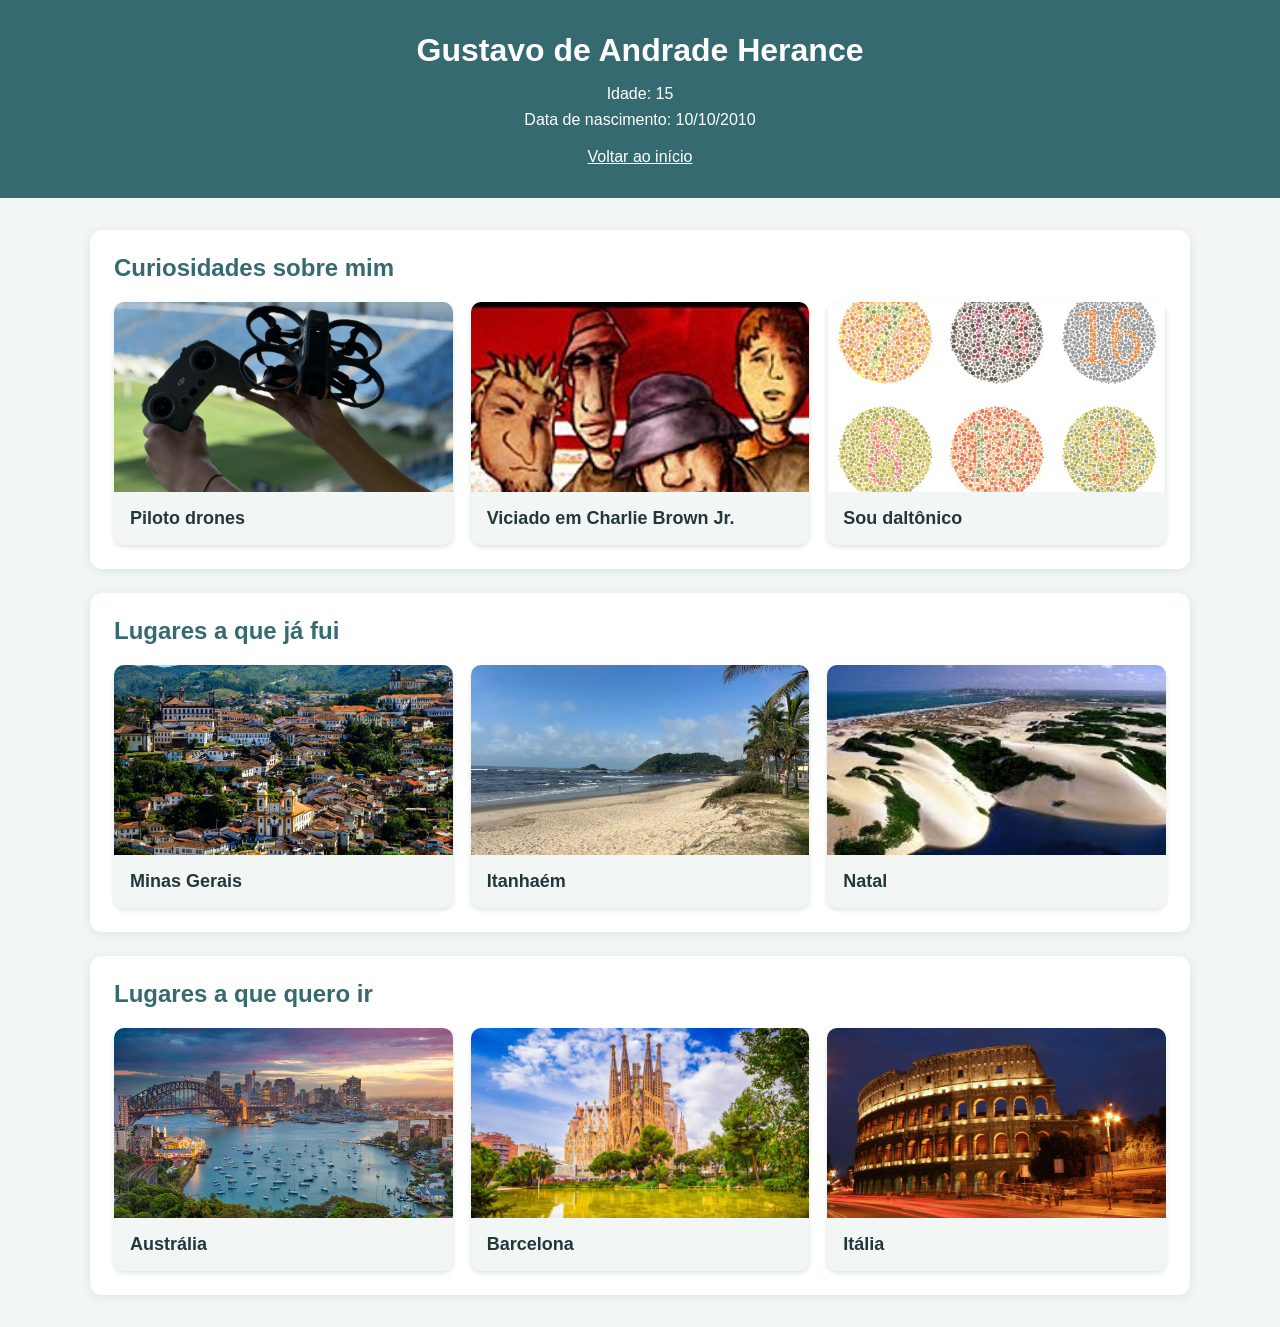
==== gustavo/index.html @ d917e345 "Atualiza landing page e páginas pessoais" ====
<!DOCTYPE html>
<html lang="pt-BR">
<head>
  <meta charset="UTF-8">
  <meta name="viewport" content="width=device-width, initial-scale=1.0">
  <title>Gustavo de Andrade Herance</title>
  <link rel="stylesheet" href="./style.css">
</head>
<body>
  <header>
    <h1>Gustavo de Andrade Herance</h1>
    <p>Idade: 15<br>Data de nascimento: 10/10/2010</p>
    <a class="voltar" href="../index.html">Voltar ao início</a>
  </header>

  <main>
    <section>
      <h2>Curiosidades sobre mim</h2>
      <div class="lista-cartoes">
        <a class="cartao" href="https://www.instagram.com/drone_images10/" target="_blank" rel="noopener noreferrer">
          <img src="./Captura de tela 2026-05-25 082425.png" alt="Drone">
          <h3>Piloto drones</h3>
        </a>
        <a class="cartao" href="https://youtu.be/jp288zfsNTI?si=ZW60qDDJa541XIUL" target="_blank" rel="noopener noreferrer">
          <img src="./cbjr.jpg" alt="Charlie Brown Jr.">
          <h3>Viciado em Charlie Brown Jr.</h3>
        </a>
        <a class="cartao" href="https://coioftalmologia.com.br/exames-oftalmologicos/teste-de-ishihara-teste-de-senso-cromatico/" target="_blank" rel="noopener noreferrer">
          <img src="./daltonismo1_Easy-Resize.com_.jpg" alt="Daltonismo">
          <h3>Sou daltônico</h3>
        </a>
      </div>
    </section>

    <section>
      <h2>Lugares a que já fui</h2>
      <div class="lista-cartoes">
        <a class="cartao" href="https://en.wikipedia.org/wiki/Minas_Gerais" target="_blank" rel="noopener noreferrer">
          <img src="./cidades-historicas-de-minas-gerais-1.webp" alt="Minas Gerais">
          <h3>Minas Gerais</h3>
        </a>
        <a class="cartao" href="https://pt.wikipedia.org/wiki/Itanha%C3%A9m" target="_blank" rel="noopener noreferrer">
          <img src="./5ed21d04-2bef-4998-828a-ca860dca6a80.jpeg" alt="Itanhaém">
          <h3>Itanhaém</h3>
        </a>
        <a class="cartao" href="https://pt.wikipedia.org/wiki/Natal_(Rio_Grande_do_Norte)" target="_blank" rel="noopener noreferrer">
          <img src="./download (1).jpg" alt="Natal">
          <h3>Natal</h3>
        </a>
      </div>
    </section>

    <section>
      <h2>Lugares a que quero ir</h2>
      <div class="lista-cartoes">
        <a class="cartao" href="https://guia.melhoresdestinos.com.br/categorias/australia.html" target="_blank" rel="noopener noreferrer">
          <img src="./Sydney-Australia-skyline-cityscape-1200x853.jpg" alt="Austrália">
          <h3>Austrália</h3>
        </a>
        <a class="cartao" href="https://guia.melhoresdestinos.com.br/barcelona-espanha.html" target="_blank" rel="noopener noreferrer">
          <img src="./passagens-aereas-barcelona-capa2019-01.jpg" alt="Barcelona">
          <h3>Barcelona</h3>
        </a>
        <a class="cartao" href="https://www.melhoresdestinos.com.br/viagem-italia.html" target="_blank" rel="noopener noreferrer">
          <img src="./dfc1097b-fb0b-4d2f-96f5-15d86e72f134.webp" alt="Itália">
          <h3>Itália</h3>
        </a>
      </div>
    </section>
  </main>
</body>
</html>
---- gustavo/style.css ----
body {
  margin: 0;
  font-family: Arial, sans-serif;
  color: #24383b;
  background-color: #f2f6f5;
}

header {
  padding: 32px 20px;
  text-align: center;
  color: white;
  background-color: #356b70;
}

header h1 {
  margin: 0 0 12px;
}

header p {
  margin: 0;
  line-height: 1.6;
}

.voltar {
  display: inline-block;
  margin-top: 16px;
  color: white;
}

main {
  max-width: 1100px;
  margin: 32px auto;
  padding: 0 16px;
}

section {
  margin-bottom: 24px;
  padding: 24px;
  background-color: white;
  border-radius: 12px;
  box-shadow: 0 2px 8px #dce5e3;
}

section h2 {
  margin: 0 0 20px;
  color: #356b70;
}

.lista-cartoes {
  display: flex;
  flex-wrap: wrap;
  gap: 18px;
}

.cartao {
  flex: 1 1 240px;
  overflow: hidden;
  text-decoration: none;
  color: #24383b;
  background-color: #f2f6f5;
  border-radius: 10px;
  box-shadow: 0 2px 5px #dce5e3;
}

.cartao:hover {
  box-shadow: 0 4px 10px #b9ceca;
}

.cartao img {
  display: block;
  width: 100%;
  height: 190px;
  object-fit: cover;
}

.cartao h3 {
  margin: 16px;
  font-size: 18px;
}

footer {
  padding: 20px;
  text-align: center;
  color: white;
  background-color: #356b70;
}

footer p {
  margin: 0;
}
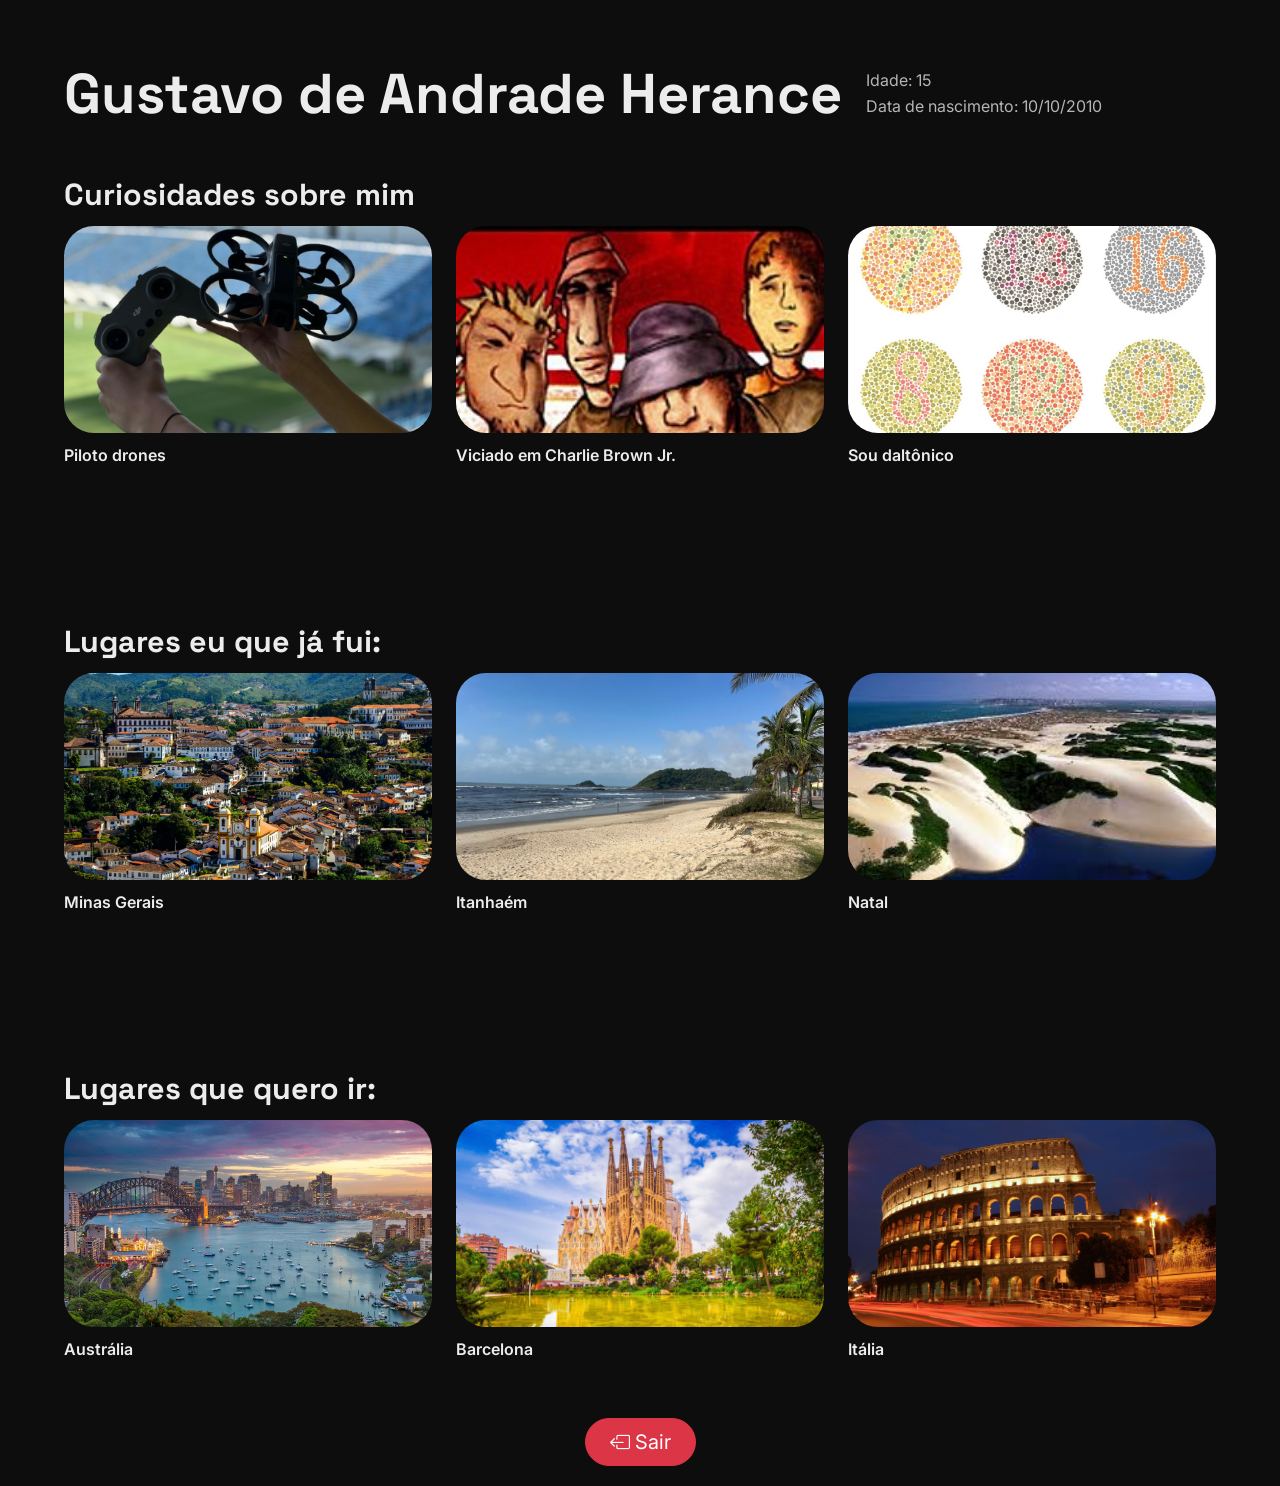
==== commit f3c36af2: "Integra as páginas do Gustavo e do Miguel" ====
--- a/gustavo/index.html
+++ b/gustavo/index.html
@@ -4,69 +4,76 @@
   <meta charset="UTF-8">
   <meta name="viewport" content="width=device-width, initial-scale=1.0">
   <title>Gustavo de Andrade Herance</title>
-  <link rel="stylesheet" href="./style.css">
+  <link rel="preconnect" href="https://fonts.googleapis.com">
+  <link href="https://fonts.googleapis.com/css2?family=Inter:wght@400;600&family=Space+Grotesk:wght@500;700&display=swap" rel="stylesheet">
+  <link href="https://cdn.jsdelivr.net/npm/bootstrap@5.3.3/dist/css/bootstrap.min.css" rel="stylesheet">
+  <link rel="stylesheet" href="https://cdn.jsdelivr.net/npm/bootstrap-icons@1.11.3/font/bootstrap-icons.min.css">
+  <link rel="stylesheet" href="../miguel/style.css">
 </head>
-<body>
-  <header>
-    <h1>Gustavo de Andrade Herance</h1>
-    <p>Idade: 15<br>Data de nascimento: 10/10/2010</p>
-    <a class="voltar" href="../index.html">Voltar ao início</a>
-  </header>
+<body class="gustavo">
+  <div class="secao inicio">
+    <div class="topo">
+      <div class="apresentacao">
+        <h1 id="titulo">Gustavo de Andrade Herance</h1>
+        <p>Idade: 15<br>Data de nascimento: 10/10/2010</p>
+      </div>
+    </div>
 
-  <main>
-    <section>
-      <h2>Curiosidades sobre mim</h2>
-      <div class="lista-cartoes">
-        <a class="cartao" href="https://www.instagram.com/drone_images10/" target="_blank" rel="noopener noreferrer">
-          <img src="./Captura de tela 2026-05-25 082425.png" alt="Drone">
-          <h3>Piloto drones</h3>
-        </a>
-        <a class="cartao" href="https://youtu.be/jp288zfsNTI?si=ZW60qDDJa541XIUL" target="_blank" rel="noopener noreferrer">
-          <img src="./cbjr.jpg" alt="Charlie Brown Jr.">
-          <h3>Viciado em Charlie Brown Jr.</h3>
-        </a>
-        <a class="cartao" href="https://coioftalmologia.com.br/exames-oftalmologicos/teste-de-ishihara-teste-de-senso-cromatico/" target="_blank" rel="noopener noreferrer">
-          <img src="./daltonismo1_Easy-Resize.com_.jpg" alt="Daltonismo">
-          <h3>Sou daltônico</h3>
-        </a>
-      </div>
-    </section>
+    <h2>Curiosidades sobre mim</h2>
+    <div class="fotos">
+      <a href="https://www.instagram.com/drone_images10/" target="_blank" rel="noopener noreferrer">
+        <img src="./Captura de tela 2026-05-25 082425.png" alt="Drone">
+        <p>Piloto drones</p>
+      </a>
+      <a href="https://youtu.be/jp288zfsNTI?si=ZW60qDDJa541XIUL" target="_blank" rel="noopener noreferrer">
+        <img src="./cbjr.jpg" alt="Charlie Brown Jr">
+        <p>Viciado em Charlie Brown Jr.</p>
+      </a>
+      <a href="https://coioftalmologia.com.br/exames-oftalmologicos/teste-de-ishihara-teste-de-senso-cromatico/" target="_blank" rel="noopener noreferrer">
+        <img src="./daltonismo1_Easy-Resize.com_.jpg" alt="Daltonismo">
+        <p>Sou daltônico</p>
+      </a>
+    </div>
+  </div>
 
-    <section>
-      <h2>Lugares a que já fui</h2>
-      <div class="lista-cartoes">
-        <a class="cartao" href="https://en.wikipedia.org/wiki/Minas_Gerais" target="_blank" rel="noopener noreferrer">
-          <img src="./cidades-historicas-de-minas-gerais-1.webp" alt="Minas Gerais">
-          <h3>Minas Gerais</h3>
-        </a>
-        <a class="cartao" href="https://pt.wikipedia.org/wiki/Itanha%C3%A9m" target="_blank" rel="noopener noreferrer">
-          <img src="./5ed21d04-2bef-4998-828a-ca860dca6a80.jpeg" alt="Itanhaém">
-          <h3>Itanhaém</h3>
-        </a>
-        <a class="cartao" href="https://pt.wikipedia.org/wiki/Natal_(Rio_Grande_do_Norte)" target="_blank" rel="noopener noreferrer">
-          <img src="./download (1).jpg" alt="Natal">
-          <h3>Natal</h3>
-        </a>
-      </div>
-    </section>
+  <div class="secao">
+    <h2>Lugares eu que já fui:</h2>
+    <div class="fotos">
+      <a href="https://en.wikipedia.org/wiki/Minas_Gerais" target="_blank" rel="noopener noreferrer">
+        <img src="./cidades-historicas-de-minas-gerais-1.webp" alt="Minas Gerais">
+        <p>Minas Gerais</p>
+      </a>
+      <a href="https://pt.wikipedia.org/wiki/Itanha%C3%A9m" target="_blank" rel="noopener noreferrer">
+        <img src="./5ed21d04-2bef-4998-828a-ca860dca6a80.jpeg" alt="Itanhaém">
+        <p>Itanhaém</p>
+      </a>
+      <a href="https://pt.wikipedia.org/wiki/Natal_(Rio_Grande_do_Norte)" target="_blank" rel="noopener noreferrer">
+        <img src="./download (1).jpg" alt="Natal">
+        <p>Natal</p>
+      </a>
+    </div>
+  </div>
 
-    <section>
-      <h2>Lugares a que quero ir</h2>
-      <div class="lista-cartoes">
-        <a class="cartao" href="https://guia.melhoresdestinos.com.br/categorias/australia.html" target="_blank" rel="noopener noreferrer">
-          <img src="./Sydney-Australia-skyline-cityscape-1200x853.jpg" alt="Austrália">
-          <h3>Austrália</h3>
-        </a>
-        <a class="cartao" href="https://guia.melhoresdestinos.com.br/barcelona-espanha.html" target="_blank" rel="noopener noreferrer">
-          <img src="./passagens-aereas-barcelona-capa2019-01.jpg" alt="Barcelona">
-          <h3>Barcelona</h3>
-        </a>
-        <a class="cartao" href="https://www.melhoresdestinos.com.br/viagem-italia.html" target="_blank" rel="noopener noreferrer">
-          <img src="./dfc1097b-fb0b-4d2f-96f5-15d86e72f134.webp" alt="Itália">
-          <h3>Itália</h3>
-        </a>
-      </div>
-    </section>
-  </main>
+  <div class="secao viagem" id="final">
+    <h2>Lugares que quero ir:</h2>
+    <div class="fotos">
+      <a href="https://guia.melhoresdestinos.com.br/categorias/australia.html" target="_blank" rel="noopener noreferrer">
+        <img src="./Sydney-Australia-skyline-cityscape-1200x853.jpg" alt="Austrália">
+        <p>Austrália</p>
+      </a>
+      <a href="https://guia.melhoresdestinos.com.br/barcelona-espanha.html" target="_blank" rel="noopener noreferrer">
+        <img src="./passagens-aereas-barcelona-capa2019-01.jpg" alt="Barcelona">
+        <p>Barcelona</p>
+      </a>
+      <a href="https://www.melhoresdestinos.com.br/viagem-italia.html" target="_blank" rel="noopener noreferrer">
+        <img src="./dfc1097b-fb0b-4d2f-96f5-15d86e72f134.webp" alt="Itália">
+        <p>Itália</p>
+      </a>
+    </div>
+
+    <div class="voltar">
+      <a href="../index.html" class="btn btn-danger btn-lg rounded-pill px-4 botao"><i class="bi bi-box-arrow-left"></i> Sair</a>
+    </div>
+  </div>
 </body>
 </html>
--- a/miguel/style.css
+++ b/miguel/style.css
@@ -0,0 +1,269 @@
+body{
+
+    background-color: #0d0d0d;
+    color: #ececec;
+    font-family: "Inter", Arial, sans-serif;
+    margin:0;
+    line-height: 1.6;
+
+}
+
+h1,h2,h3 {
+      font-family: "Space Grotesk", Arial, sans-serif;
+    font-weight: bold;
+}
+h1 {
+    margin: 10px 0;
+}
+#titulo{
+    font-size: 3.5rem;
+}
+
+h2{
+
+    font-size:1.9rem;
+    margin-top: 40px;
+
+    margin-bottom: 12px;
+    position: relative;
+}
+h2 {
+
+    width: fit-content;
+}
+h2::after {
+
+    content: "";
+    display: block;
+    width: 0;
+    height: 3px;
+    position: absolute;
+    left: 0;
+    bottom: -3px;
+    background-color: #21c25e;
+    transition: 0.3s;
+}
+
+
+h2:hover::after {
+    width: 100%;
+}
+
+
+
+h3 {
+
+    color: #8a8a8a;
+  font-size: 0.9rem;
+    text-transform: uppercase;
+    letter-spacing:2px;
+    margin-top: 30px;
+}
+
+
+
+p { color: #b5b5b5; font-size: 1rem;}
+
+.topo {
+    display: flex;
+    align-items: center;
+    gap: 24px;
+}
+
+
+
+.perfil{
+    width:140px;
+    height:140px;
+    border-radius: 50%;
+    object-fit: cover;
+    transition: 0.3s;
+}
+.perfil:hover {
+
+    transform: scale(1.05);
+}
+
+
+
+.secao {
+    padding: 50px 5%;
+   background-size: 100% 100%;
+}
+
+
+.miguel .inicio {
+
+   background-image: url("../imagens/fundo.jpg");
+}
+
+.miguel .carros{
+    background-image: url("../imagens/fundo-carros.jpg");
+}
+.miguel .viagem {
+    background-image: url("../imagens/fundo-viagem.jpg");
+
+}
+
+
+
+.trabalho{
+    display: flex;
+    align-items: center;
+    gap: 24px;
+}
+.logo { width: 90px; }
+
+
+.fotos {
+    display: grid;
+
+    grid-template-columns: repeat(auto-fit, minmax(min(100%, 260px), 1fr));
+   gap: 24px;
+}
+
+.fotos a {
+    text-decoration: none;
+    color: #ececec;
+    min-width: 0;
+}
+
+
+.fotos img{
+    display: block;
+    width: 100%;
+    aspect-ratio: 16/9;
+    object-fit: cover;
+    border-radius: 30px;
+    transition: 0.3s;
+}
+
+
+.fotos a:hover img {
+    transform: translateY(-6px);
+}
+
+.fotos a:focus-visible,
+.topo a:focus-visible,
+.trabalho a:focus-visible,
+.botao:focus-visible {
+    outline: 3px solid #21c25e;
+    outline-offset: 4px;
+}
+
+.fotos p {
+    font-weight: 600;
+  color: #ececec;
+    margin-top: 10px;
+}
+.fotos a:hover p {color: #21c25e;}
+
+.filmes {
+    max-width: 1100px;
+    margin: 0 auto;
+}
+
+
+.filmes img {
+    aspect-ratio: 2/3;
+}
+
+
+.unica {
+    max-width: 35vw;
+    margin: 0 auto;
+    text-align: center;
+}
+
+
+.voltar { text-align: center; margin-top: 40px; }
+
+.botao {
+    transition: 0.3s;
+}
+
+.botao:hover {
+    transform: scale(1.1);
+
+
+}
+
+.botao:active{
+    transform: scale(1.25);
+}
+
+
+a {
+    color: #21c25e;
+}
+
+#final {
+    padding-bottom: 20px;
+}
+
+.gustavo .topo {
+    justify-content: space-between;
+    flex-wrap: wrap;
+}
+
+.gustavo .apresentacao {
+    display: flex;
+    align-items: center;
+    gap: 24px;
+}
+
+.gustavo .apresentacao p {
+    margin: 0;
+}
+
+@media (max-width: 768px) {
+
+  .secao{
+
+        padding: 30px 6%;
+    }
+    #titulo {
+        font-size: 2.3rem;
+    }
+    h2 { font-size: 1.4rem; }
+
+	.topo, .trabalho, .gustavo .apresentacao {
+
+        flex-direction: column;
+        text-align: center;
+    }
+  .caixa-picpay p {
+        margin-top: 0;
+    }
+
+    .fotos {
+        grid-template-columns: 1fr 1fr;
+        gap: 14px;
+    }
+
+
+    .fotos img {
+
+        border-radius: 18px;
+    }
+    .unica{
+        max-width: 100%;
+        grid-template-columns: 1fr;
+    }
+}
+
+
+@media (max-width: 480px) {
+    .fotos{
+        grid-template-columns: 1fr;
+    }
+
+
+
+    .filmes {grid-template-columns: 1fr 1fr;}
+    #titulo {font-size: 2rem;}
+    .perfil {
+        width: 110px;
+        height: 110px;
+    }
+}
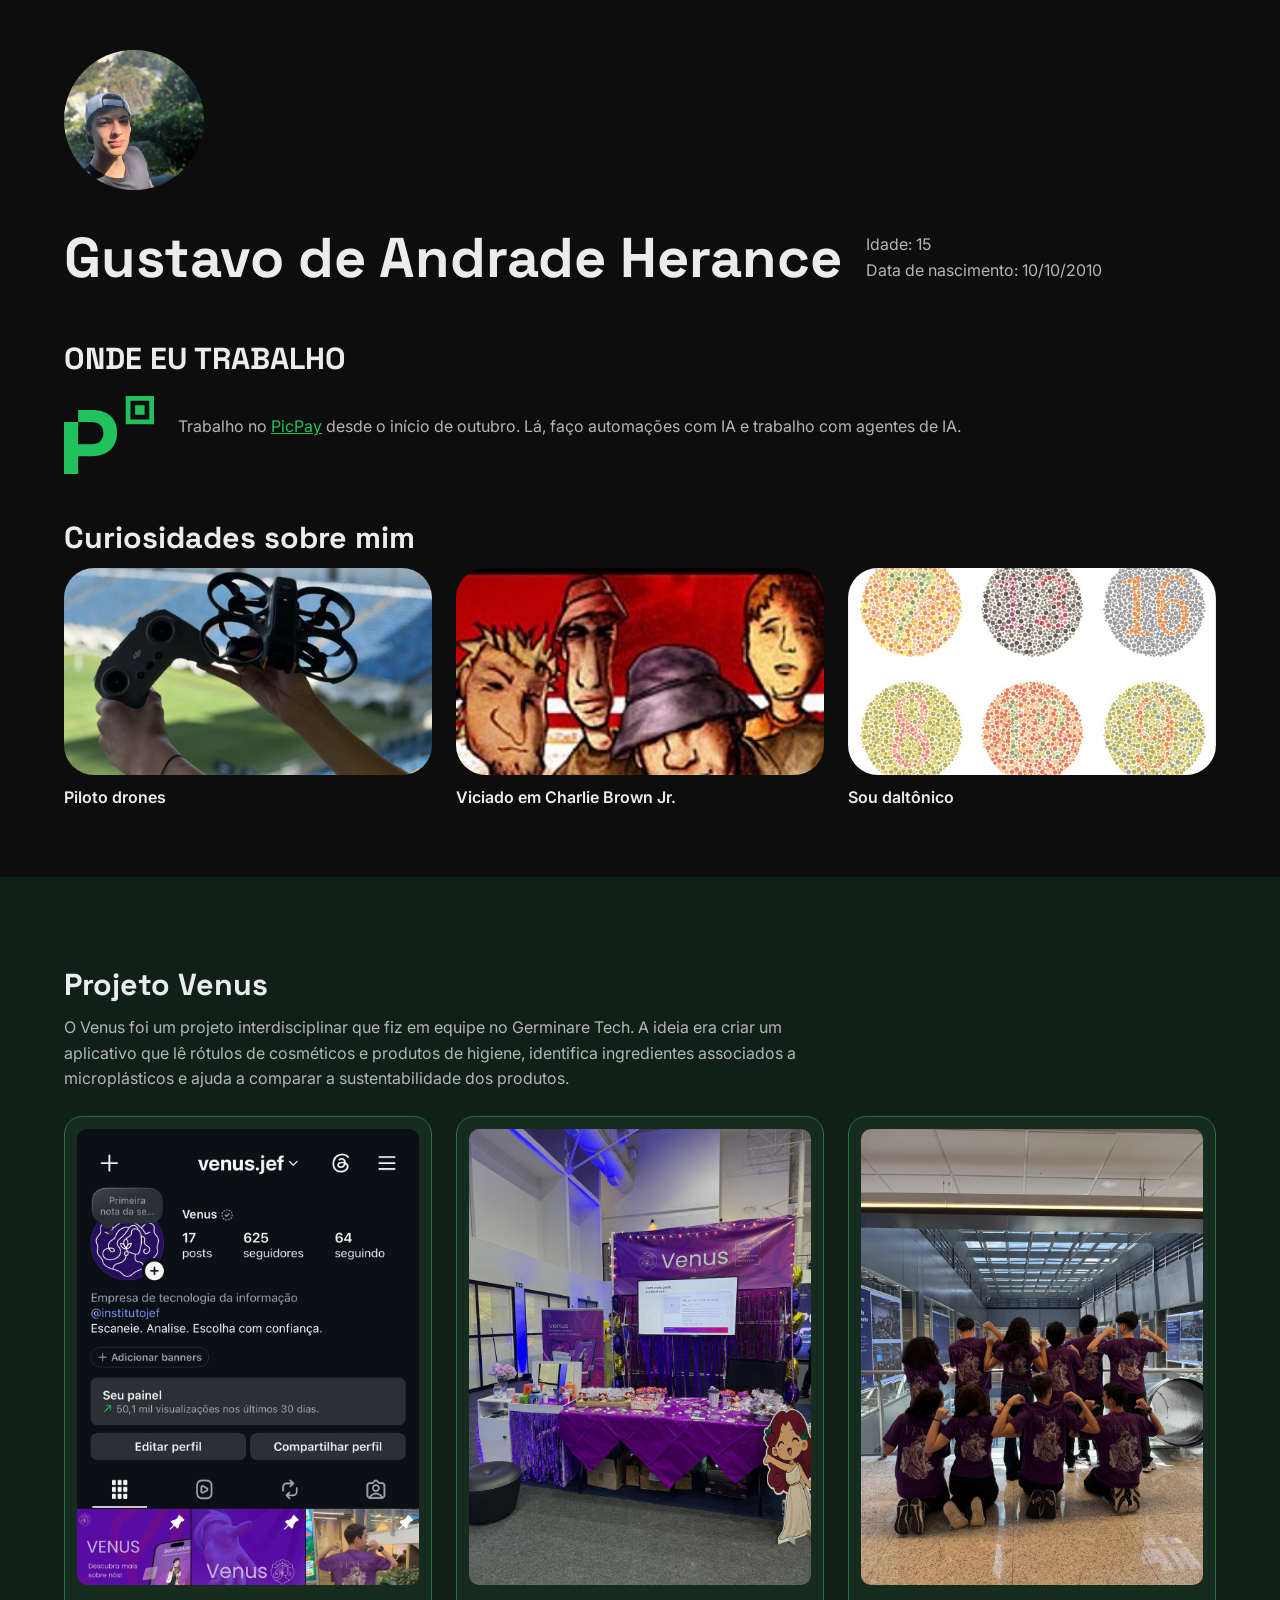
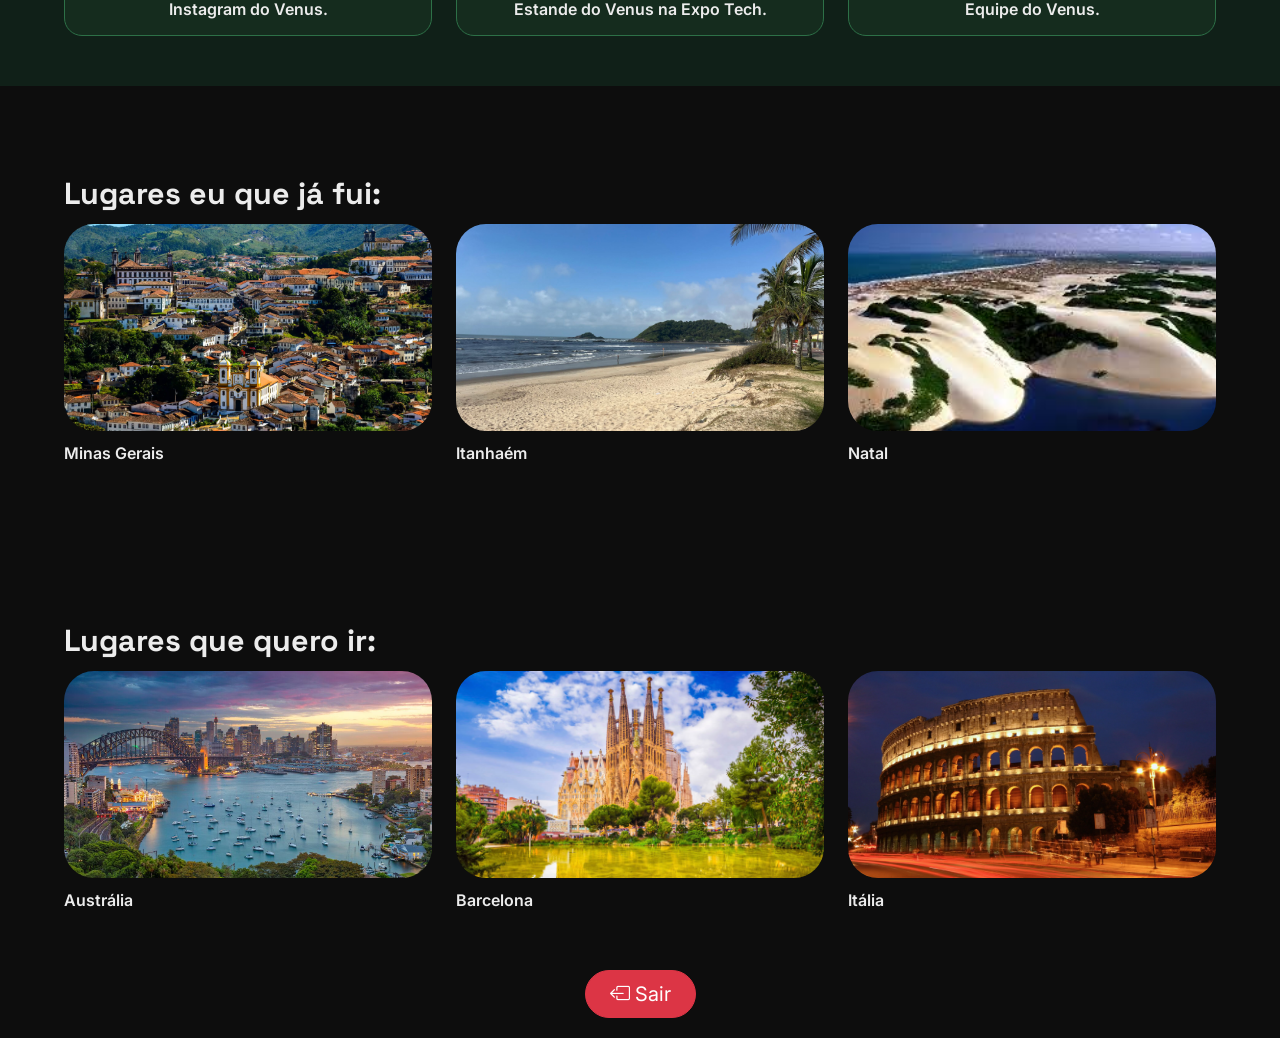
==== commit ba5f1dd6: "Atualiza a página do Gustavo com Venus e PicPay" ====
--- a/gustavo/index.html
+++ b/gustavo/index.html
@@ -9,14 +9,22 @@
   <link href="https://cdn.jsdelivr.net/npm/bootstrap@5.3.3/dist/css/bootstrap.min.css" rel="stylesheet">
   <link rel="stylesheet" href="https://cdn.jsdelivr.net/npm/bootstrap-icons@1.11.3/font/bootstrap-icons.min.css">
   <link rel="stylesheet" href="../miguel/style.css">
+  <link rel="stylesheet" href="./style.css">
 </head>
 <body class="gustavo">
   <div class="secao inicio">
     <div class="topo">
+      <img class="perfil" src="./foto-perfil.jpeg" alt="Foto de Gustavo">
       <div class="apresentacao">
         <h1 id="titulo">Gustavo de Andrade Herance</h1>
         <p>Idade: 15<br>Data de nascimento: 10/10/2010</p>
       </div>
+    </div>
+
+    <h2>ONDE EU TRABALHO</h2>
+    <div class="trabalho caixa-picpay">
+      <a href="https://www.picpay.com" target="_blank" rel="noopener noreferrer"><img class="logo" src="../imagens/PicPay.svg" alt="PicPay"></a>
+      <p>Trabalho no <a href="https://www.picpay.com" target="_blank" rel="noopener noreferrer">PicPay</a> desde o início de outubro. Lá, faço automações com IA e trabalho com agentes de IA.</p>
     </div>
 
     <h2>Curiosidades sobre mim</h2>
@@ -35,6 +43,25 @@
       </a>
     </div>
   </div>
+
+  <section class="secao venus" aria-labelledby="venus-titulo">
+    <h2 id="venus-titulo">Projeto Venus</h2>
+    <p>O Venus foi um projeto interdisciplinar que fiz em equipe no Germinare Tech. A ideia era criar um aplicativo que lê rótulos de cosméticos e produtos de higiene, identifica ingredientes associados a microplásticos e ajuda a comparar a sustentabilidade dos produtos.</p>
+    <div class="venus-galeria">
+      <figure>
+        <img src="./venus-instagram.jpeg" alt="Print do perfil do Venus no Instagram.">
+        <figcaption>Instagram do Venus.</figcaption>
+      </figure>
+      <figure>
+        <img src="./venus-estande.jpeg" alt="Estande do projeto Venus na Expo Tech.">
+        <figcaption>Estande do Venus na Expo Tech.</figcaption>
+      </figure>
+      <figure>
+        <img src="./venus-equipe.jpeg" alt="Foto da equipe do projeto Venus.">
+        <figcaption>Equipe do Venus.</figcaption>
+      </figure>
+    </div>
+  </section>
 
   <div class="secao">
     <h2>Lugares eu que já fui:</h2>
--- a/gustavo/style.css
+++ b/gustavo/style.css
@@ -0,0 +1,61 @@
+.gustavo .topo {
+  justify-content: flex-start;
+}
+
+.gustavo .topo > .perfil {
+  flex: 0 0 auto;
+}
+
+.gustavo .venus {
+  background-color: #102018;
+}
+
+.gustavo .venus > p {
+  max-width: 75ch;
+}
+
+.gustavo .venus-galeria {
+  display: grid;
+  grid-template-columns: repeat(3, minmax(0, 1fr));
+  gap: 24px;
+  align-items: start;
+  margin-top: 24px;
+}
+
+.gustavo .venus-galeria figure {
+  min-width: 0;
+  margin: 0;
+  padding: 12px;
+  border: 1px solid #2d7047;
+  border-radius: 18px;
+  background-color: #152c1e;
+}
+
+.gustavo .venus-galeria img {
+  display: block;
+  width: 100%;
+  height: auto;
+  border-radius: 10px;
+}
+
+.gustavo .venus-galeria figcaption {
+  margin-top: 12px;
+  color: #ececec;
+  text-align: center;
+  font-weight: 600;
+}
+
+@media (max-width: 768px) {
+  .gustavo .topo {
+    align-items: center;
+  }
+
+  .gustavo .venus-galeria {
+    grid-template-columns: 1fr;
+  }
+}
+
+.gustavo .inicio {
+  background-image: url("../imagens/fundo.jpg");
+  background-size: 100% 100%;
+}
